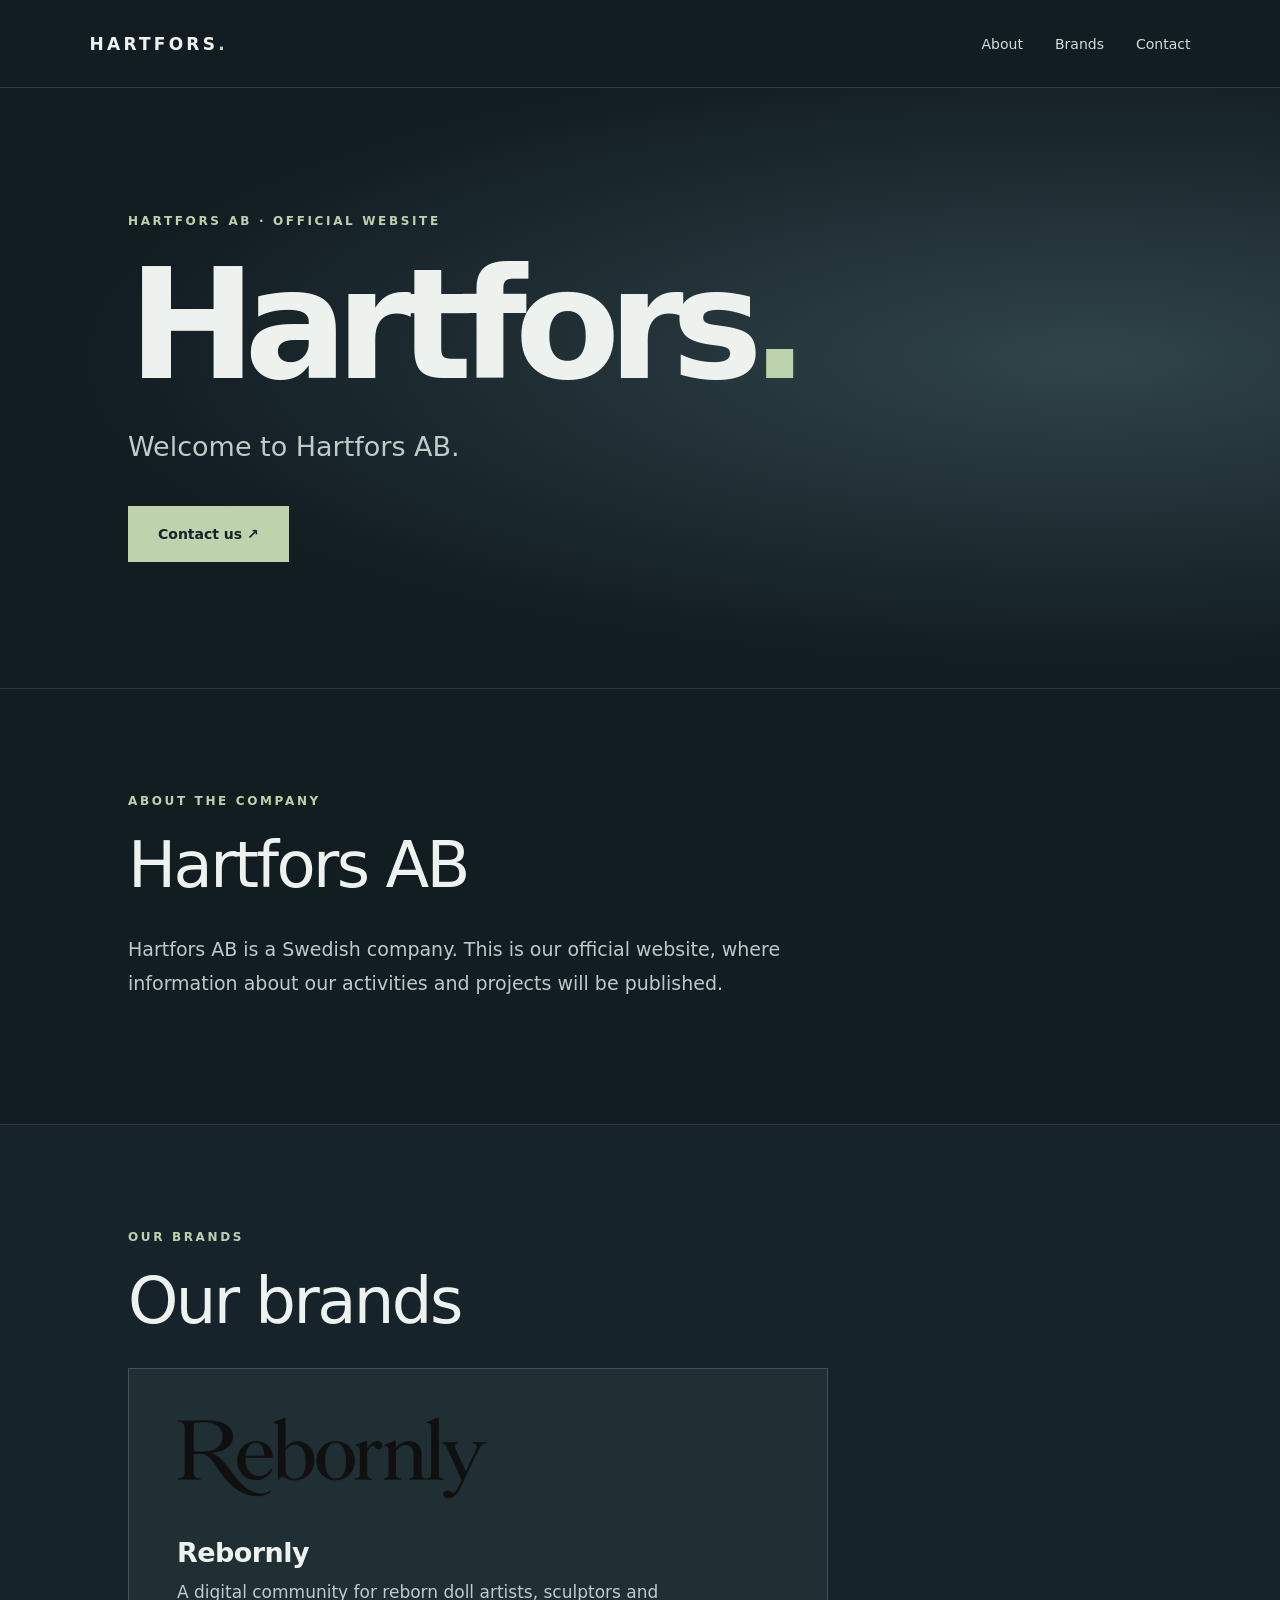
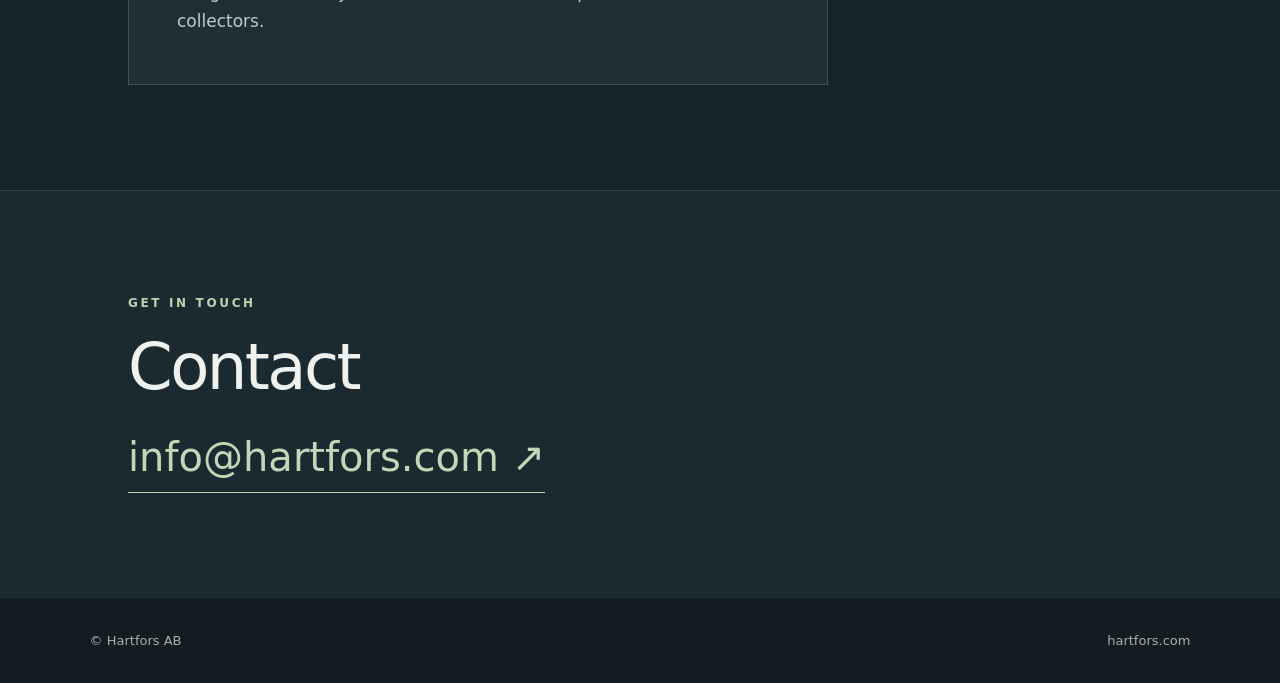
==== index.html @ 6e33882e "Embed official Rebornly wordmark so it loads on Hartfors website" ====
<!doctype html>
<html lang="en">
<head>
<meta charset="utf-8">
<meta name="viewport" content="width=device-width,initial-scale=1">
<meta name="description" content="Hartfors AB — official company website.">
<title>Hartfors AB</title>
<link rel="stylesheet" href="styles.css">
</head>
<body>
<header class="nav"><a class="logo" href="/">HARTFORS<span>.</span></a><nav><a href="#about">About</a><a href="#brands">Brands</a><a href="#contact">Contact</a></nav></header>
<main><section class="hero"><p class="eyebrow">HARTFORS AB · OFFICIAL WEBSITE</p><h1>Hartfors<span>.</span></h1><p class="intro">Welcome to Hartfors AB.</p><a class="cta" href="mailto:info@hartfors.com">Contact us ↗</a></section>
<section class="section" id="about"><p class="eyebrow">ABOUT THE COMPANY</p><h2>Hartfors AB</h2><p>Hartfors AB is a Swedish company. This is our official website, where information about our activities and projects will be published.</p></section>
<section class="section brands" id="brands"><p class="eyebrow">OUR BRANDS</p><h2>Our brands</h2><div class="brand-card"><img class="brand-wordmark" src="[data-uri]" alt="Rebornly" loading="lazy"><h3>Rebornly</h3><p>A digital community for reborn doll artists, sculptors and collectors.</p></div></section>
<section class="section contact" id="contact"><p class="eyebrow">GET IN TOUCH</p><h2>Contact</h2><a class="mail" href="mailto:info@hartfors.com">info@hartfors.com ↗</a></section></main>
<footer><span>© Hartfors AB</span><span>hartfors.com</span></footer>
</body>
</html>
---- styles.css ----
:root{font-family:Inter,ui-sans-serif,system-ui,-apple-system,"Segoe UI",sans-serif;color:#edf2ef;background:#121d22}*{box-sizing:border-box}html{scroll-behavior:smooth}body{margin:0}a{color:inherit;text-decoration:none}a:focus-visible{outline:2px solid #c3d6b7;outline-offset:5px}.nav{min-height:88px;padding:0 clamp(25px,7vw,100px);display:flex;align-items:center;justify-content:space-between;border-bottom:1px solid #ffffff22}.logo{font-weight:800;letter-spacing:.19em;font-size:17px}.logo span,h1 span{color:#bbd2ad}.nav nav{display:flex;gap:32px;color:#d2dddb;font-size:14px}.nav nav a:hover{color:#bbd2ad}.hero{min-height:600px;display:flex;flex-direction:column;align-items:flex-start;justify-content:center;padding:100px clamp(25px,10vw,150px);background:radial-gradient(ellipse at 85% 45%,#30444a 0%,#121d22 65%)}.eyebrow{font-size:12px;letter-spacing:.22em;font-weight:750;color:#bbd2ad;margin:0 0 20px}.hero h1{font-size:clamp(75px,12vw,160px);letter-spacing:-.08em;font-weight:550;line-height:1;margin:0}.intro{font-size:clamp(20px,2.5vw,27px);color:#becbc9;font-weight:300;margin:30px 0 44px}.cta{background:#bed2ae;color:#162129;padding:20px 30px;font-size:14px;font-weight:750}.cta:hover{background:#e0ebd8}.section{padding:105px clamp(25px,10vw,150px);border-top:1px solid #ffffff1b}.section h2{font-size:clamp(38px,5vw,64px);font-weight:500;letter-spacing:-.04em;margin:0 0 30px}.section>p:not(.eyebrow){max-width:690px;font-size:19px;line-height:1.8;color:#bcc9c8}.contact{background:#1b2a30}.mail{display:inline-block;font-size:clamp(23px,4vw,40px);color:#c3d6b7;border-bottom:1px solid #c3d6b7;padding-bottom:12px}footer{padding:35px clamp(25px,7vw,100px);display:flex;justify-content:space-between;color:#a3b1b1;font-size:13px}@media(max-width:650px){.nav{min-height:74px}.nav nav{gap:18px}.hero{min-height:520px}.section{padding-top:75px;padding-bottom:75px}}
.brands{background:#17232a}.brand-card{border:1px solid #ffffff29;background:#202f34;padding:clamp(26px,4vw,48px);max-width:700px}.brand-wordmark{display:block;width:min(100%,310px);height:auto;max-height:130px;object-fit:contain;object-position:left center;margin-bottom:28px}.brand-card h3{font-size:27px;font-weight:550;letter-spacing:-.02em;margin:0 0 10px}.brand-card p{color:#becbc9;font-size:17px;line-height:1.7;max-width:500px;margin:0}@media(max-width:650px){.nav nav{gap:13px;font-size:13px}}
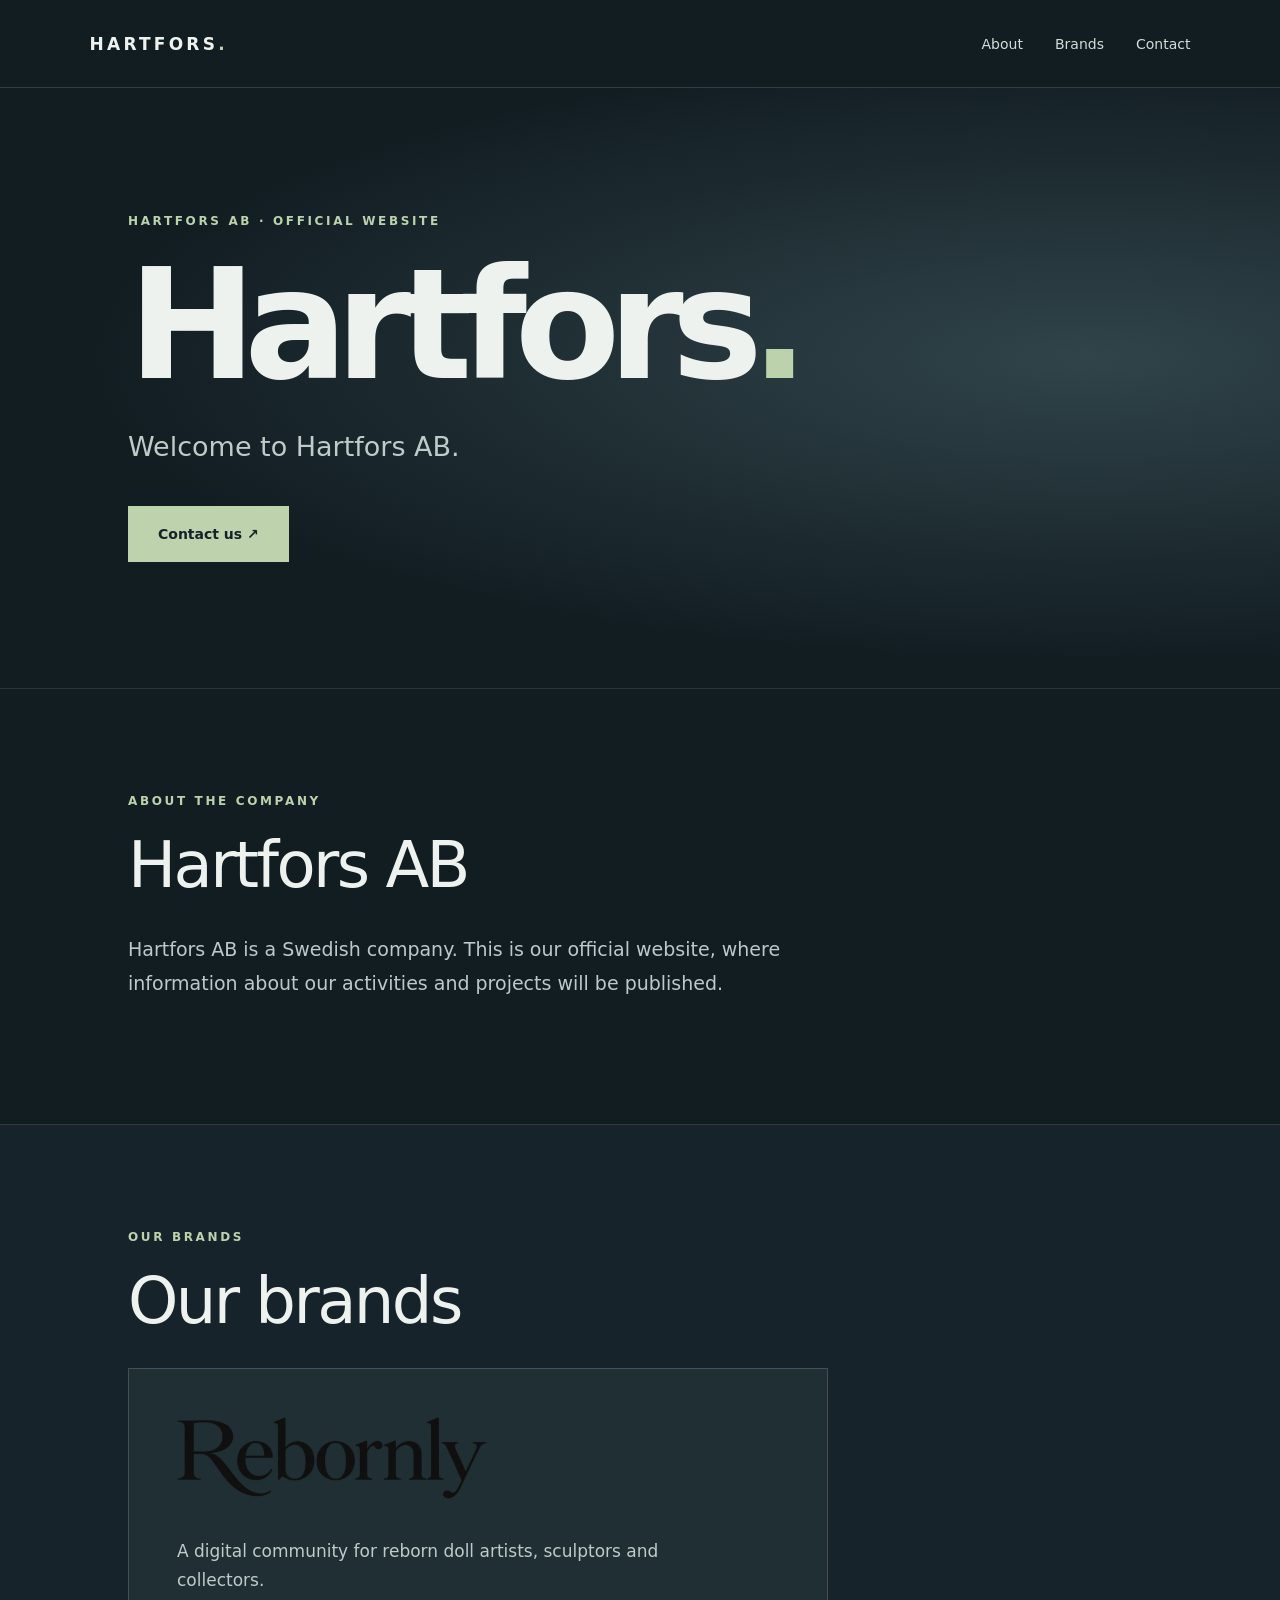
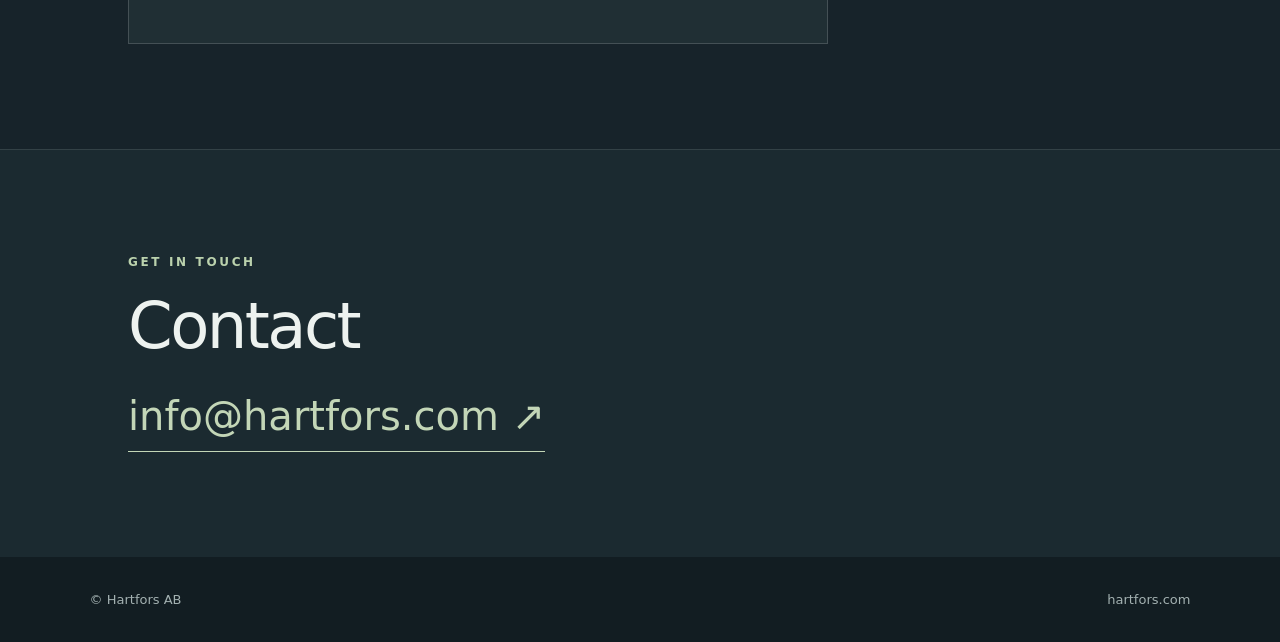
==== commit b3ef4045: "Remove duplicate Rebornly label beneath wordmark" ====
--- a/index.html
+++ b/index.html
@@ -11,7 +11,7 @@
 <header class="nav"><a class="logo" href="/">HARTFORS<span>.</span></a><nav><a href="#about">About</a><a href="#brands">Brands</a><a href="#contact">Contact</a></nav></header>
 <main><section class="hero"><p class="eyebrow">HARTFORS AB · OFFICIAL WEBSITE</p><h1>Hartfors<span>.</span></h1><p class="intro">Welcome to Hartfors AB.</p><a class="cta" href="mailto:info@hartfors.com">Contact us ↗</a></section>
 <section class="section" id="about"><p class="eyebrow">ABOUT THE COMPANY</p><h2>Hartfors AB</h2><p>Hartfors AB is a Swedish company. This is our official website, where information about our activities and projects will be published.</p></section>
-<section class="section brands" id="brands"><p class="eyebrow">OUR BRANDS</p><h2>Our brands</h2><div class="brand-card"><img class="brand-wordmark" src="[data-uri]" alt="Rebornly" loading="lazy"><h3>Rebornly</h3><p>A digital community for reborn doll artists, sculptors and collectors.</p></div></section>
+<section class="section brands" id="brands"><p class="eyebrow">OUR BRANDS</p><h2>Our brands</h2><div class="brand-card"><img class="brand-wordmark" src="[data-uri]" alt="Rebornly" loading="lazy"><p>A digital community for reborn doll artists, sculptors and collectors.</p></div></section>
 <section class="section contact" id="contact"><p class="eyebrow">GET IN TOUCH</p><h2>Contact</h2><a class="mail" href="mailto:info@hartfors.com">info@hartfors.com ↗</a></section></main>
 <footer><span>© Hartfors AB</span><span>hartfors.com</span></footer>
 </body>
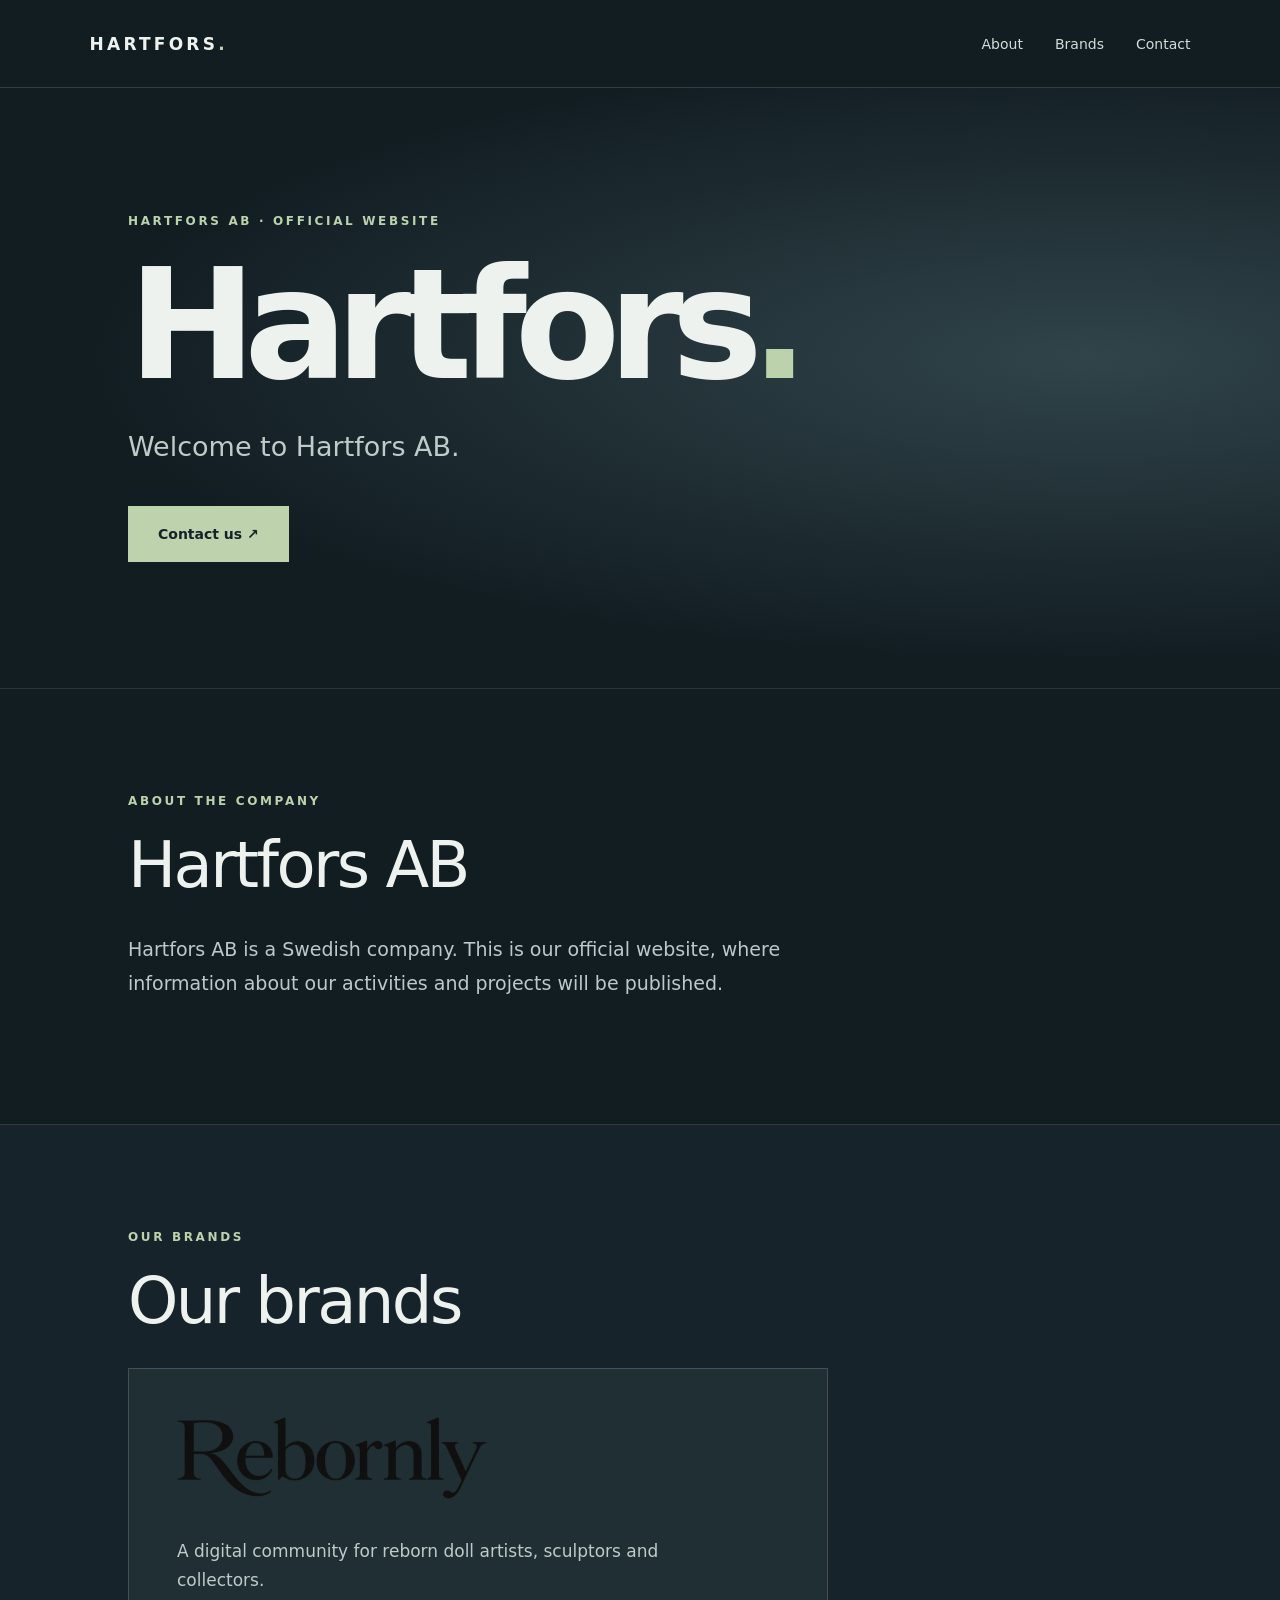
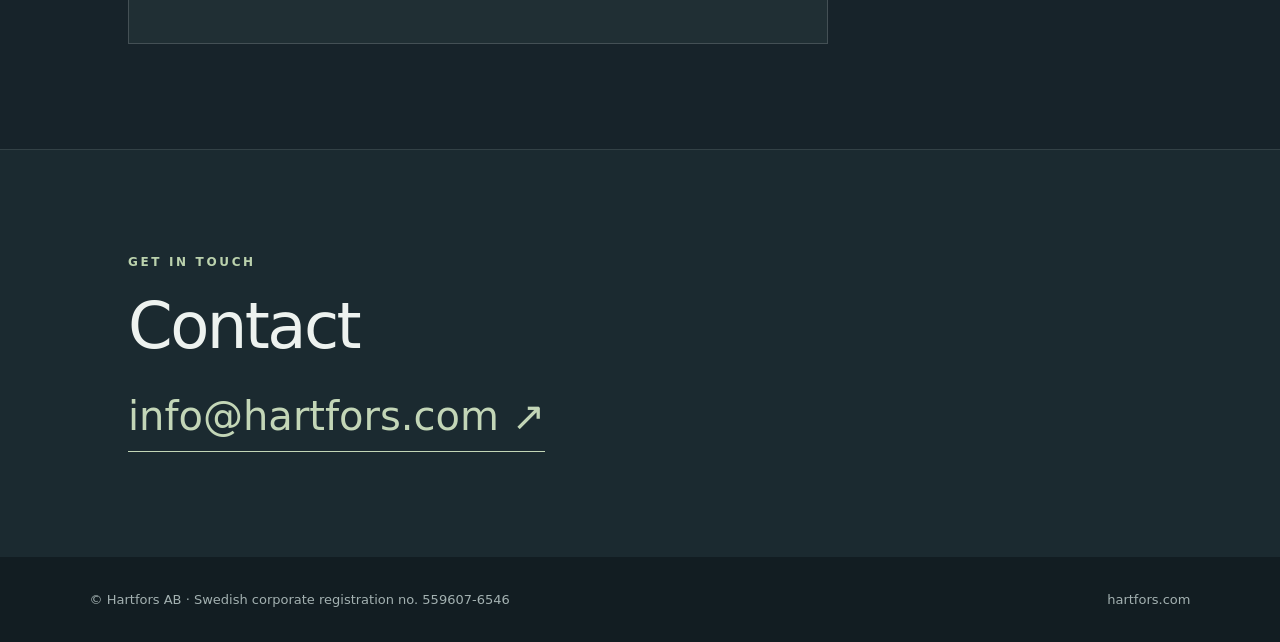
==== commit 18058446: "Add Hartfors AB corporate registration number to website footer" ====
--- a/index.html
+++ b/index.html
@@ -13,6 +13,6 @@
 <section class="section" id="about"><p class="eyebrow">ABOUT THE COMPANY</p><h2>Hartfors AB</h2><p>Hartfors AB is a Swedish company. This is our official website, where information about our activities and projects will be published.</p></section>
 <section class="section brands" id="brands"><p class="eyebrow">OUR BRANDS</p><h2>Our brands</h2><div class="brand-card"><img class="brand-wordmark" src="[data-uri]" alt="Rebornly" loading="lazy"><p>A digital community for reborn doll artists, sculptors and collectors.</p></div></section>
 <section class="section contact" id="contact"><p class="eyebrow">GET IN TOUCH</p><h2>Contact</h2><a class="mail" href="mailto:info@hartfors.com">info@hartfors.com ↗</a></section></main>
-<footer><span>© Hartfors AB</span><span>hartfors.com</span></footer>
+<footer><span>© Hartfors AB · Swedish corporate registration no. 559607-6546</span><span>hartfors.com</span></footer>
 </body>
 </html>
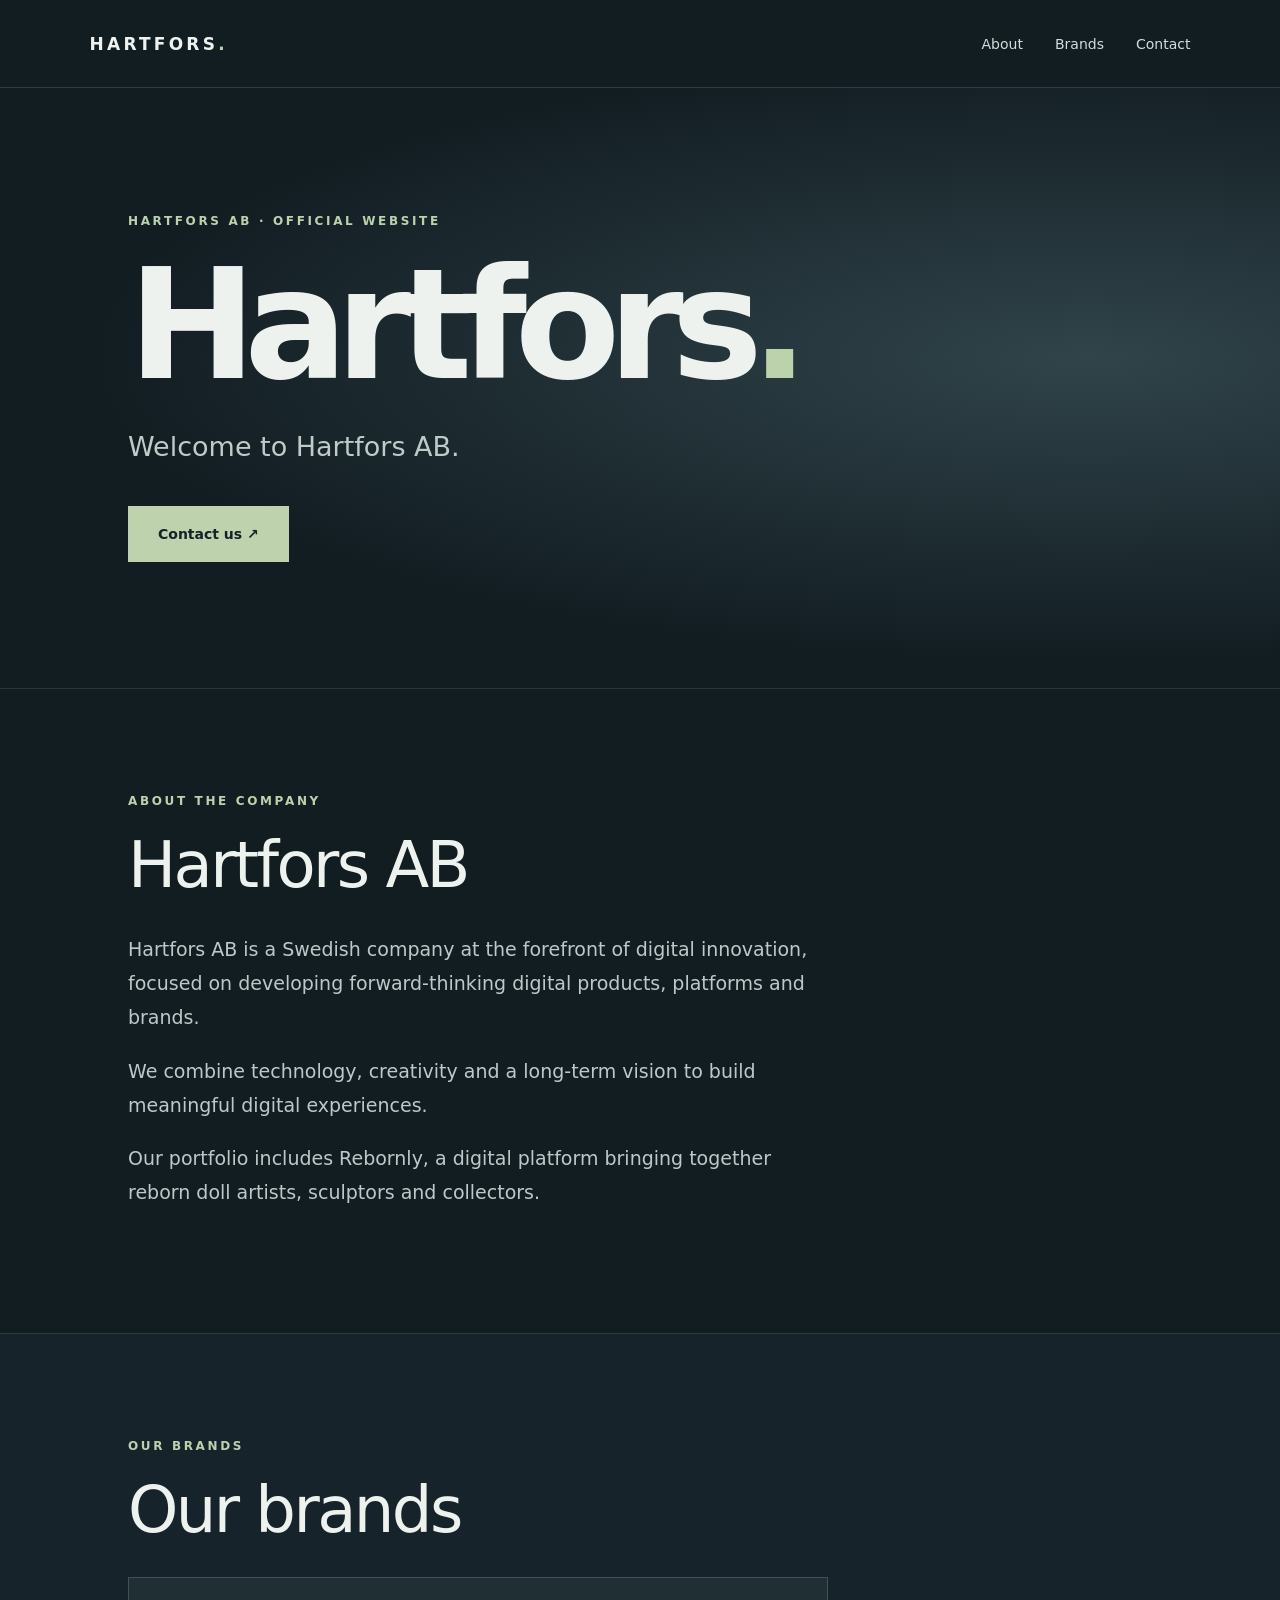
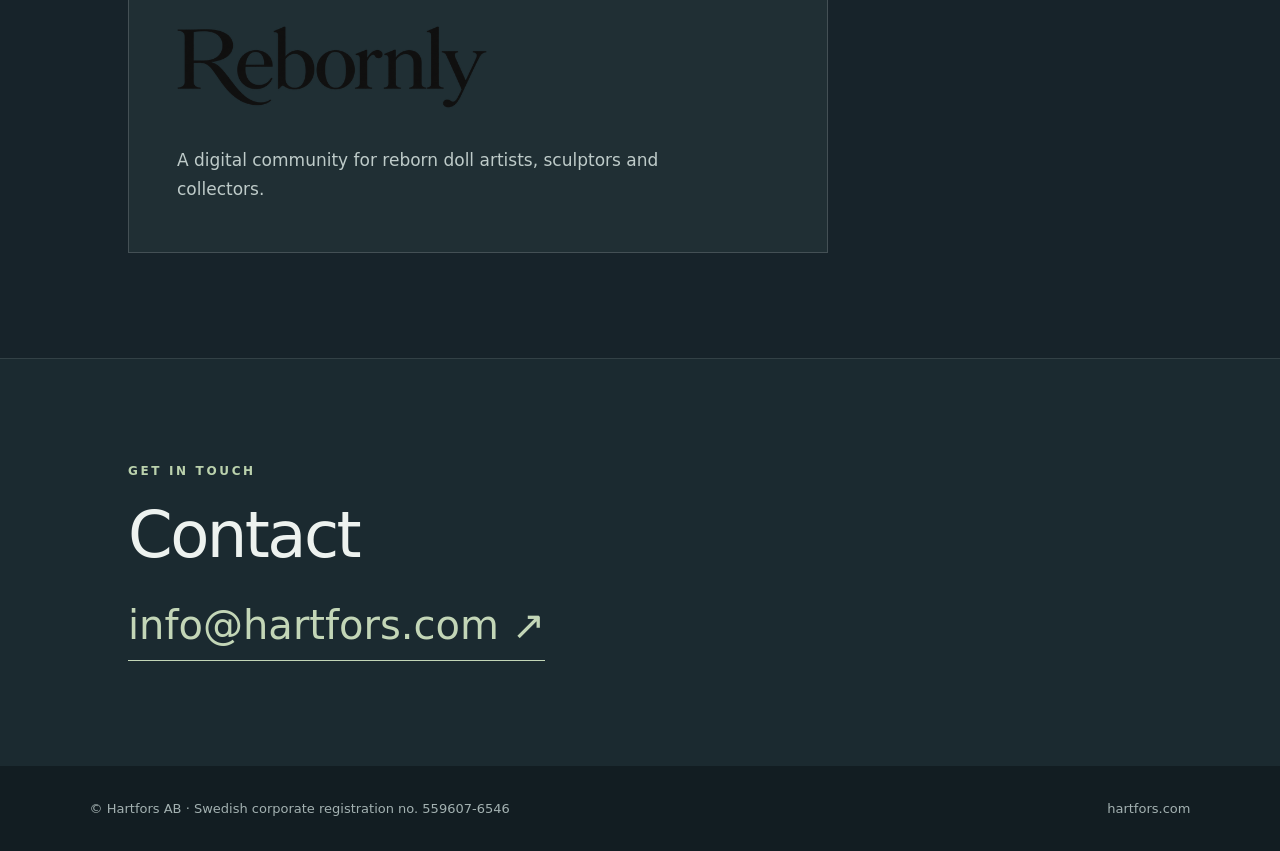
==== commit 9fda385d: "Update Hartfors AB company presentation" ====
--- a/index.html
+++ b/index.html
@@ -10,7 +10,7 @@
 <body>
 <header class="nav"><a class="logo" href="/">HARTFORS<span>.</span></a><nav><a href="#about">About</a><a href="#brands">Brands</a><a href="#contact">Contact</a></nav></header>
 <main><section class="hero"><p class="eyebrow">HARTFORS AB · OFFICIAL WEBSITE</p><h1>Hartfors<span>.</span></h1><p class="intro">Welcome to Hartfors AB.</p><a class="cta" href="mailto:info@hartfors.com">Contact us ↗</a></section>
-<section class="section" id="about"><p class="eyebrow">ABOUT THE COMPANY</p><h2>Hartfors AB</h2><p>Hartfors AB is a Swedish company. This is our official website, where information about our activities and projects will be published.</p></section>
+<section class="section" id="about"><p class="eyebrow">ABOUT THE COMPANY</p><h2>Hartfors AB</h2><p>Hartfors AB is a Swedish company at the forefront of digital innovation, focused on developing forward-thinking digital products, platforms and brands.</p><p>We combine technology, creativity and a long-term vision to build meaningful digital experiences.</p><p>Our portfolio includes Rebornly, a digital platform bringing together reborn doll artists, sculptors and collectors.</p></section>
 <section class="section brands" id="brands"><p class="eyebrow">OUR BRANDS</p><h2>Our brands</h2><div class="brand-card"><img class="brand-wordmark" src="[data-uri]" alt="Rebornly" loading="lazy"><p>A digital community for reborn doll artists, sculptors and collectors.</p></div></section>
 <section class="section contact" id="contact"><p class="eyebrow">GET IN TOUCH</p><h2>Contact</h2><a class="mail" href="mailto:info@hartfors.com">info@hartfors.com ↗</a></section></main>
 <footer><span>© Hartfors AB · Swedish corporate registration no. 559607-6546</span><span>hartfors.com</span></footer>
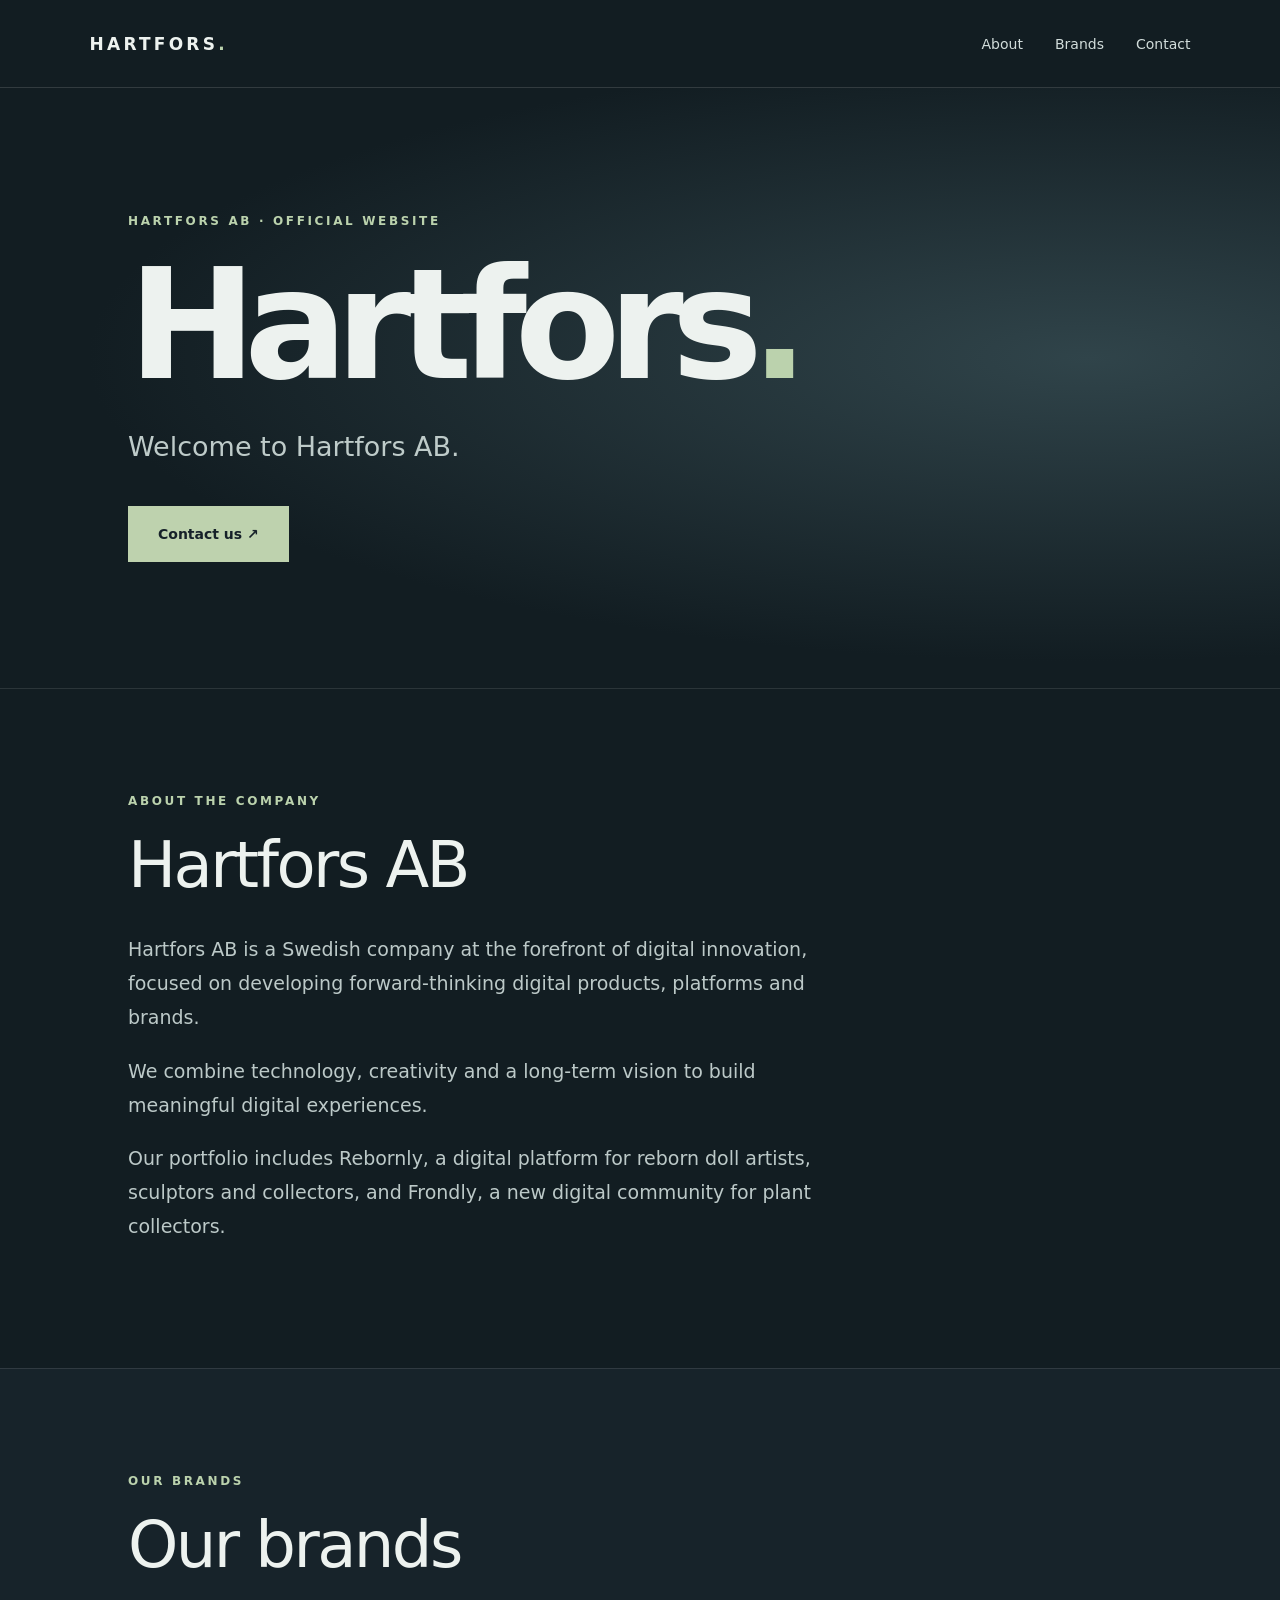
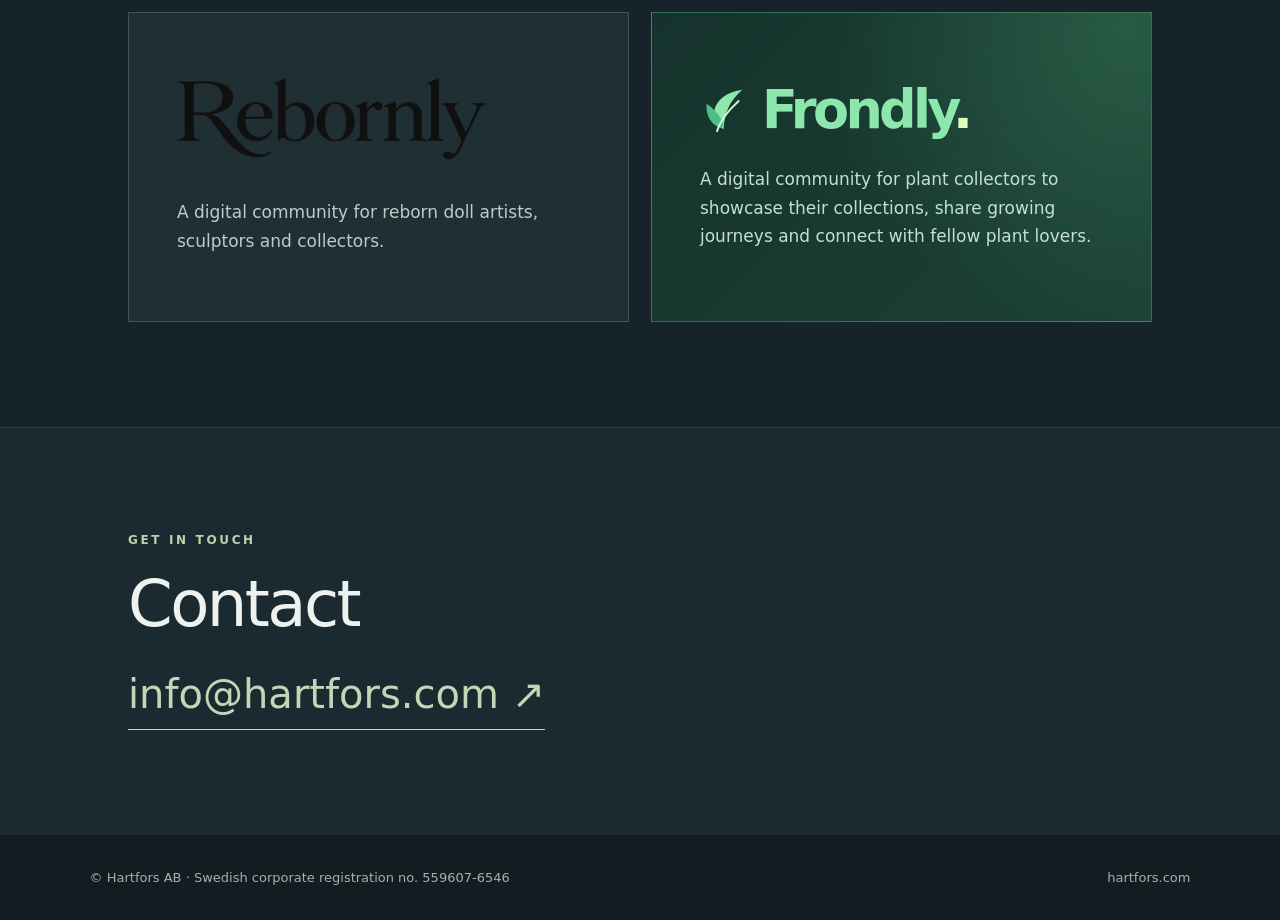
==== commit 00c2ac97: "Add Frondly plant collector brand to Hartfors website" ====
--- a/index.html
+++ b/index.html
@@ -10,8 +10,16 @@
 <body>
 <header class="nav"><a class="logo" href="/">HARTFORS<span>.</span></a><nav><a href="#about">About</a><a href="#brands">Brands</a><a href="#contact">Contact</a></nav></header>
 <main><section class="hero"><p class="eyebrow">HARTFORS AB · OFFICIAL WEBSITE</p><h1>Hartfors<span>.</span></h1><p class="intro">Welcome to Hartfors AB.</p><a class="cta" href="mailto:info@hartfors.com">Contact us ↗</a></section>
-<section class="section" id="about"><p class="eyebrow">ABOUT THE COMPANY</p><h2>Hartfors AB</h2><p>Hartfors AB is a Swedish company at the forefront of digital innovation, focused on developing forward-thinking digital products, platforms and brands.</p><p>We combine technology, creativity and a long-term vision to build meaningful digital experiences.</p><p>Our portfolio includes Rebornly, a digital platform bringing together reborn doll artists, sculptors and collectors.</p></section>
-<section class="section brands" id="brands"><p class="eyebrow">OUR BRANDS</p><h2>Our brands</h2><div class="brand-card"><img class="brand-wordmark" src="[data-uri]" alt="Rebornly" loading="lazy"><p>A digital community for reborn doll artists, sculptors and collectors.</p></div></section>
+<section class="section" id="about"><p class="eyebrow">ABOUT THE COMPANY</p><h2>Hartfors AB</h2><p>Hartfors AB is a Swedish company at the forefront of digital innovation, focused on developing forward-thinking digital products, platforms and brands.</p><p>We combine technology, creativity and a long-term vision to build meaningful digital experiences.</p><p>Our portfolio includes Rebornly, a digital platform for reborn doll artists, sculptors and collectors, and Frondly, a new digital community for plant collectors.</p></section>
+<section class="section brands" id="brands"><p class="eyebrow">OUR BRANDS</p><h2>Our brands</h2><div class="brand-grid"><div class="brand-card"><img class="brand-wordmark" src="[data-uri]" alt="Rebornly" loading="lazy"><p>A digital community for reborn doll artists, sculptors and collectors.</p></div>
+<div class="brand-card brand-card--frondly">
+<div class="frondly-wordmark">
+<svg viewBox="0 0 52 56" fill="none" aria-hidden="true" focusable="false"><path d="M25 49c1-18 7-31 20-42-15 2-29 10-30 25-1 8 3 13 10 17Z" fill="#8BE7AC"/><path d="M23 48C12 45 6 35 7 22c6 4 14 11 18 22" fill="#4ABF87"/><path d="M18 51c3-10 11-21 23-32" stroke="#D2F9D8" stroke-width="2" stroke-linecap="round"/></svg>
+<span>Frondly<span class="frondly-dot">.</span></span>
+</div>
+<p>A digital community for plant collectors to showcase their collections, share growing journeys and connect with fellow plant lovers.</p>
+</div>
+</div></section>
 <section class="section contact" id="contact"><p class="eyebrow">GET IN TOUCH</p><h2>Contact</h2><a class="mail" href="mailto:info@hartfors.com">info@hartfors.com ↗</a></section></main>
 <footer><span>© Hartfors AB · Swedish corporate registration no. 559607-6546</span><span>hartfors.com</span></footer>
 </body>
--- a/styles.css
+++ b/styles.css
@@ -1,2 +1,12 @@
 :root{font-family:Inter,ui-sans-serif,system-ui,-apple-system,"Segoe UI",sans-serif;color:#edf2ef;background:#121d22}*{box-sizing:border-box}html{scroll-behavior:smooth}body{margin:0}a{color:inherit;text-decoration:none}a:focus-visible{outline:2px solid #c3d6b7;outline-offset:5px}.nav{min-height:88px;padding:0 clamp(25px,7vw,100px);display:flex;align-items:center;justify-content:space-between;border-bottom:1px solid #ffffff22}.logo{font-weight:800;letter-spacing:.19em;font-size:17px}.logo span,h1 span{color:#bbd2ad}.nav nav{display:flex;gap:32px;color:#d2dddb;font-size:14px}.nav nav a:hover{color:#bbd2ad}.hero{min-height:600px;display:flex;flex-direction:column;align-items:flex-start;justify-content:center;padding:100px clamp(25px,10vw,150px);background:radial-gradient(ellipse at 85% 45%,#30444a 0%,#121d22 65%)}.eyebrow{font-size:12px;letter-spacing:.22em;font-weight:750;color:#bbd2ad;margin:0 0 20px}.hero h1{font-size:clamp(75px,12vw,160px);letter-spacing:-.08em;font-weight:550;line-height:1;margin:0}.intro{font-size:clamp(20px,2.5vw,27px);color:#becbc9;font-weight:300;margin:30px 0 44px}.cta{background:#bed2ae;color:#162129;padding:20px 30px;font-size:14px;font-weight:750}.cta:hover{background:#e0ebd8}.section{padding:105px clamp(25px,10vw,150px);border-top:1px solid #ffffff1b}.section h2{font-size:clamp(38px,5vw,64px);font-weight:500;letter-spacing:-.04em;margin:0 0 30px}.section>p:not(.eyebrow){max-width:690px;font-size:19px;line-height:1.8;color:#bcc9c8}.contact{background:#1b2a30}.mail{display:inline-block;font-size:clamp(23px,4vw,40px);color:#c3d6b7;border-bottom:1px solid #c3d6b7;padding-bottom:12px}footer{padding:35px clamp(25px,7vw,100px);display:flex;justify-content:space-between;color:#a3b1b1;font-size:13px}@media(max-width:650px){.nav{min-height:74px}.nav nav{gap:18px}.hero{min-height:520px}.section{padding-top:75px;padding-bottom:75px}}
 .brands{background:#17232a}.brand-card{border:1px solid #ffffff29;background:#202f34;padding:clamp(26px,4vw,48px);max-width:700px}.brand-wordmark{display:block;width:min(100%,310px);height:auto;max-height:130px;object-fit:contain;object-position:left center;margin-bottom:28px}.brand-card h3{font-size:27px;font-weight:550;letter-spacing:-.02em;margin:0 0 10px}.brand-card p{color:#becbc9;font-size:17px;line-height:1.7;max-width:500px;margin:0}@media(max-width:650px){.nav nav{gap:13px;font-size:13px}}
+
+/* Brand portfolio */
+.brand-grid{display:grid;grid-template-columns:repeat(2,minmax(0,1fr));gap:22px;max-width:1120px}
+.brand-grid .brand-card{max-width:none;min-height:310px;display:flex;flex-direction:column;justify-content:center}
+.brand-card--frondly{border-color:#68c99566;background:radial-gradient(circle at 95% 5%,#69e39c30,transparent 55%),linear-gradient(135deg,#15332c 0%,#1c4135 100%)}
+.frondly-wordmark{display:flex;align-items:center;gap:13px;color:#8be7ac;font-family:ui-rounded,"Arial Rounded MT Bold",Inter,ui-sans-serif,system-ui,sans-serif;font-size:clamp(38px,4.1vw,55px);font-weight:750;letter-spacing:-.07em;line-height:1.05;margin-bottom:28px}
+.frondly-wordmark svg{width:49px;height:53px;flex:none}
+.frondly-dot{color:#ddffbd}
+.brand-card--frondly p{color:#c6dfd2}
+@media(max-width:760px){.brand-grid{grid-template-columns:1fr}.brand-grid .brand-card{min-height:0}}
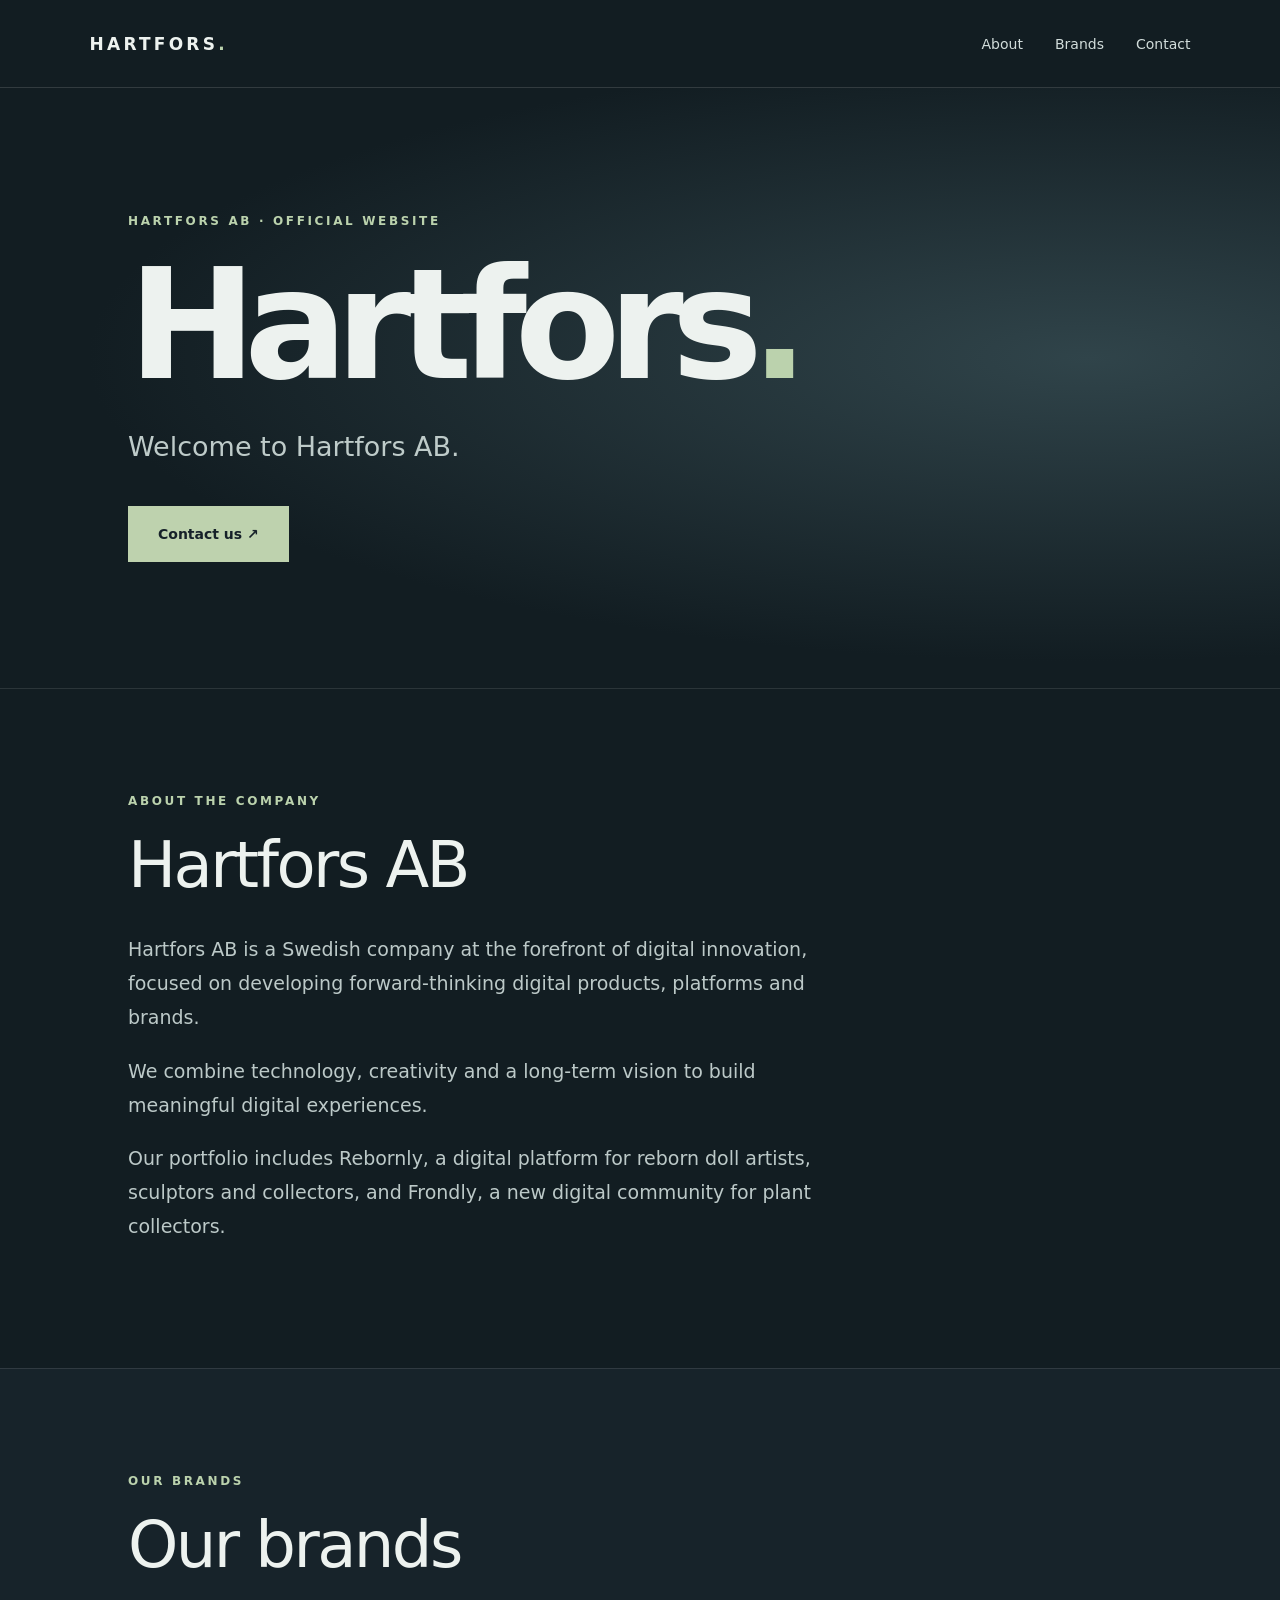
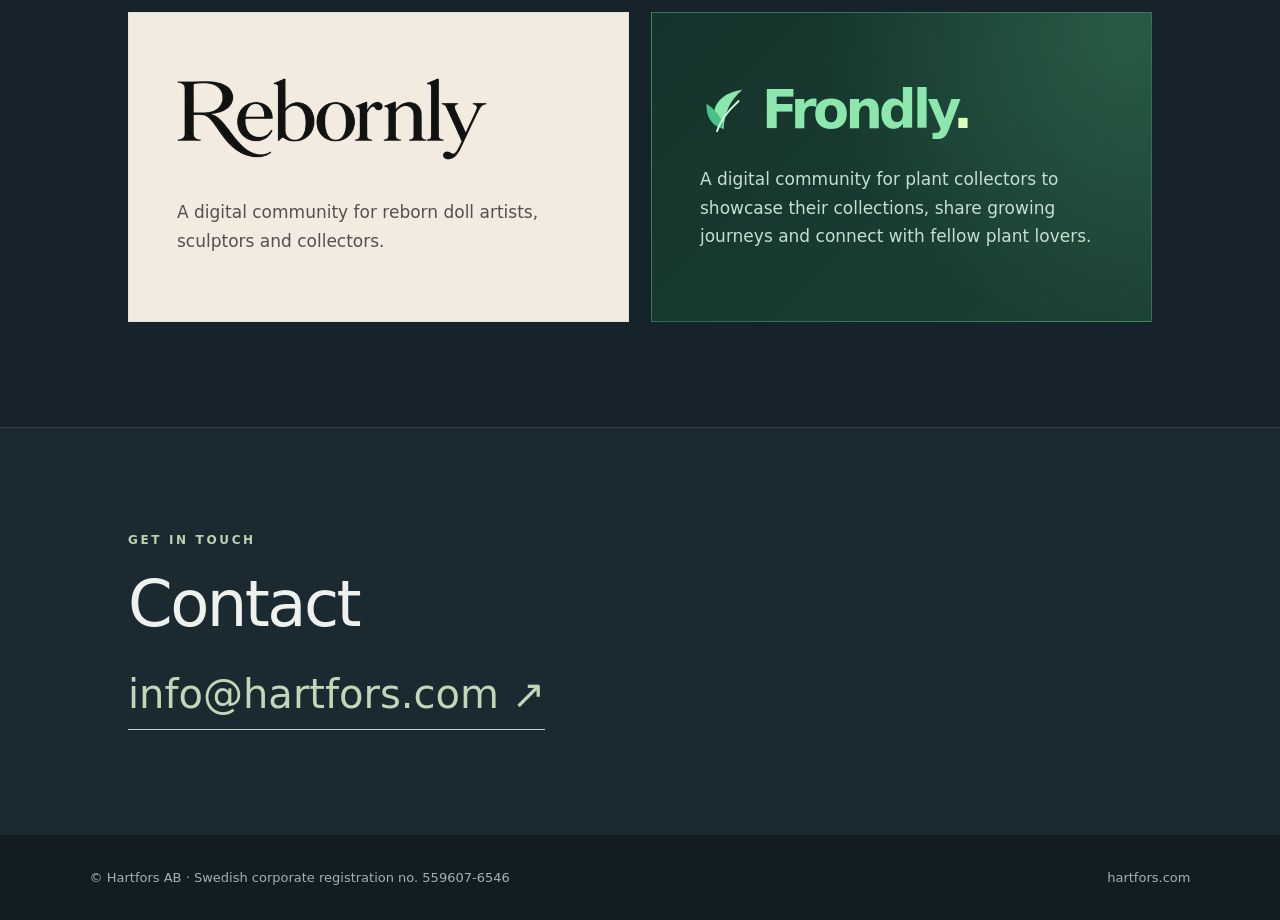
==== commit 110e272d: "Use Rebornly's light brown app color for its brand card" ====
--- a/index.html
+++ b/index.html
@@ -11,7 +11,7 @@
 <header class="nav"><a class="logo" href="/">HARTFORS<span>.</span></a><nav><a href="#about">About</a><a href="#brands">Brands</a><a href="#contact">Contact</a></nav></header>
 <main><section class="hero"><p class="eyebrow">HARTFORS AB · OFFICIAL WEBSITE</p><h1>Hartfors<span>.</span></h1><p class="intro">Welcome to Hartfors AB.</p><a class="cta" href="mailto:info@hartfors.com">Contact us ↗</a></section>
 <section class="section" id="about"><p class="eyebrow">ABOUT THE COMPANY</p><h2>Hartfors AB</h2><p>Hartfors AB is a Swedish company at the forefront of digital innovation, focused on developing forward-thinking digital products, platforms and brands.</p><p>We combine technology, creativity and a long-term vision to build meaningful digital experiences.</p><p>Our portfolio includes Rebornly, a digital platform for reborn doll artists, sculptors and collectors, and Frondly, a new digital community for plant collectors.</p></section>
-<section class="section brands" id="brands"><p class="eyebrow">OUR BRANDS</p><h2>Our brands</h2><div class="brand-grid"><div class="brand-card"><img class="brand-wordmark" src="[data-uri]" alt="Rebornly" loading="lazy"><p>A digital community for reborn doll artists, sculptors and collectors.</p></div>
+<section class="section brands" id="brands"><p class="eyebrow">OUR BRANDS</p><h2>Our brands</h2><div class="brand-grid"><div class="brand-card brand-card--rebornly"><img class="brand-wordmark" src="[data-uri]" alt="Rebornly" loading="lazy"><p>A digital community for reborn doll artists, sculptors and collectors.</p></div>
 <div class="brand-card brand-card--frondly">
 <div class="frondly-wordmark">
 <svg viewBox="0 0 52 56" fill="none" aria-hidden="true" focusable="false"><path d="M25 49c1-18 7-31 20-42-15 2-29 10-30 25-1 8 3 13 10 17Z" fill="#8BE7AC"/><path d="M23 48C12 45 6 35 7 22c6 4 14 11 18 22" fill="#4ABF87"/><path d="M18 51c3-10 11-21 23-32" stroke="#D2F9D8" stroke-width="2" stroke-linecap="round"/></svg>
--- a/styles.css
+++ b/styles.css
@@ -4,6 +4,8 @@
 /* Brand portfolio */
 .brand-grid{display:grid;grid-template-columns:repeat(2,minmax(0,1fr));gap:22px;max-width:1120px}
 .brand-grid .brand-card{max-width:none;min-height:310px;display:flex;flex-direction:column;justify-content:center}
+.brand-card--rebornly{background:#f3eae0;border-color:#e6dfd7}
+.brand-card--rebornly p{color:#53504e}
 .brand-card--frondly{border-color:#68c99566;background:radial-gradient(circle at 95% 5%,#69e39c30,transparent 55%),linear-gradient(135deg,#15332c 0%,#1c4135 100%)}
 .frondly-wordmark{display:flex;align-items:center;gap:13px;color:#8be7ac;font-family:ui-rounded,"Arial Rounded MT Bold",Inter,ui-sans-serif,system-ui,sans-serif;font-size:clamp(38px,4.1vw,55px);font-weight:750;letter-spacing:-.07em;line-height:1.05;margin-bottom:28px}
 .frondly-wordmark svg{width:49px;height:53px;flex:none}
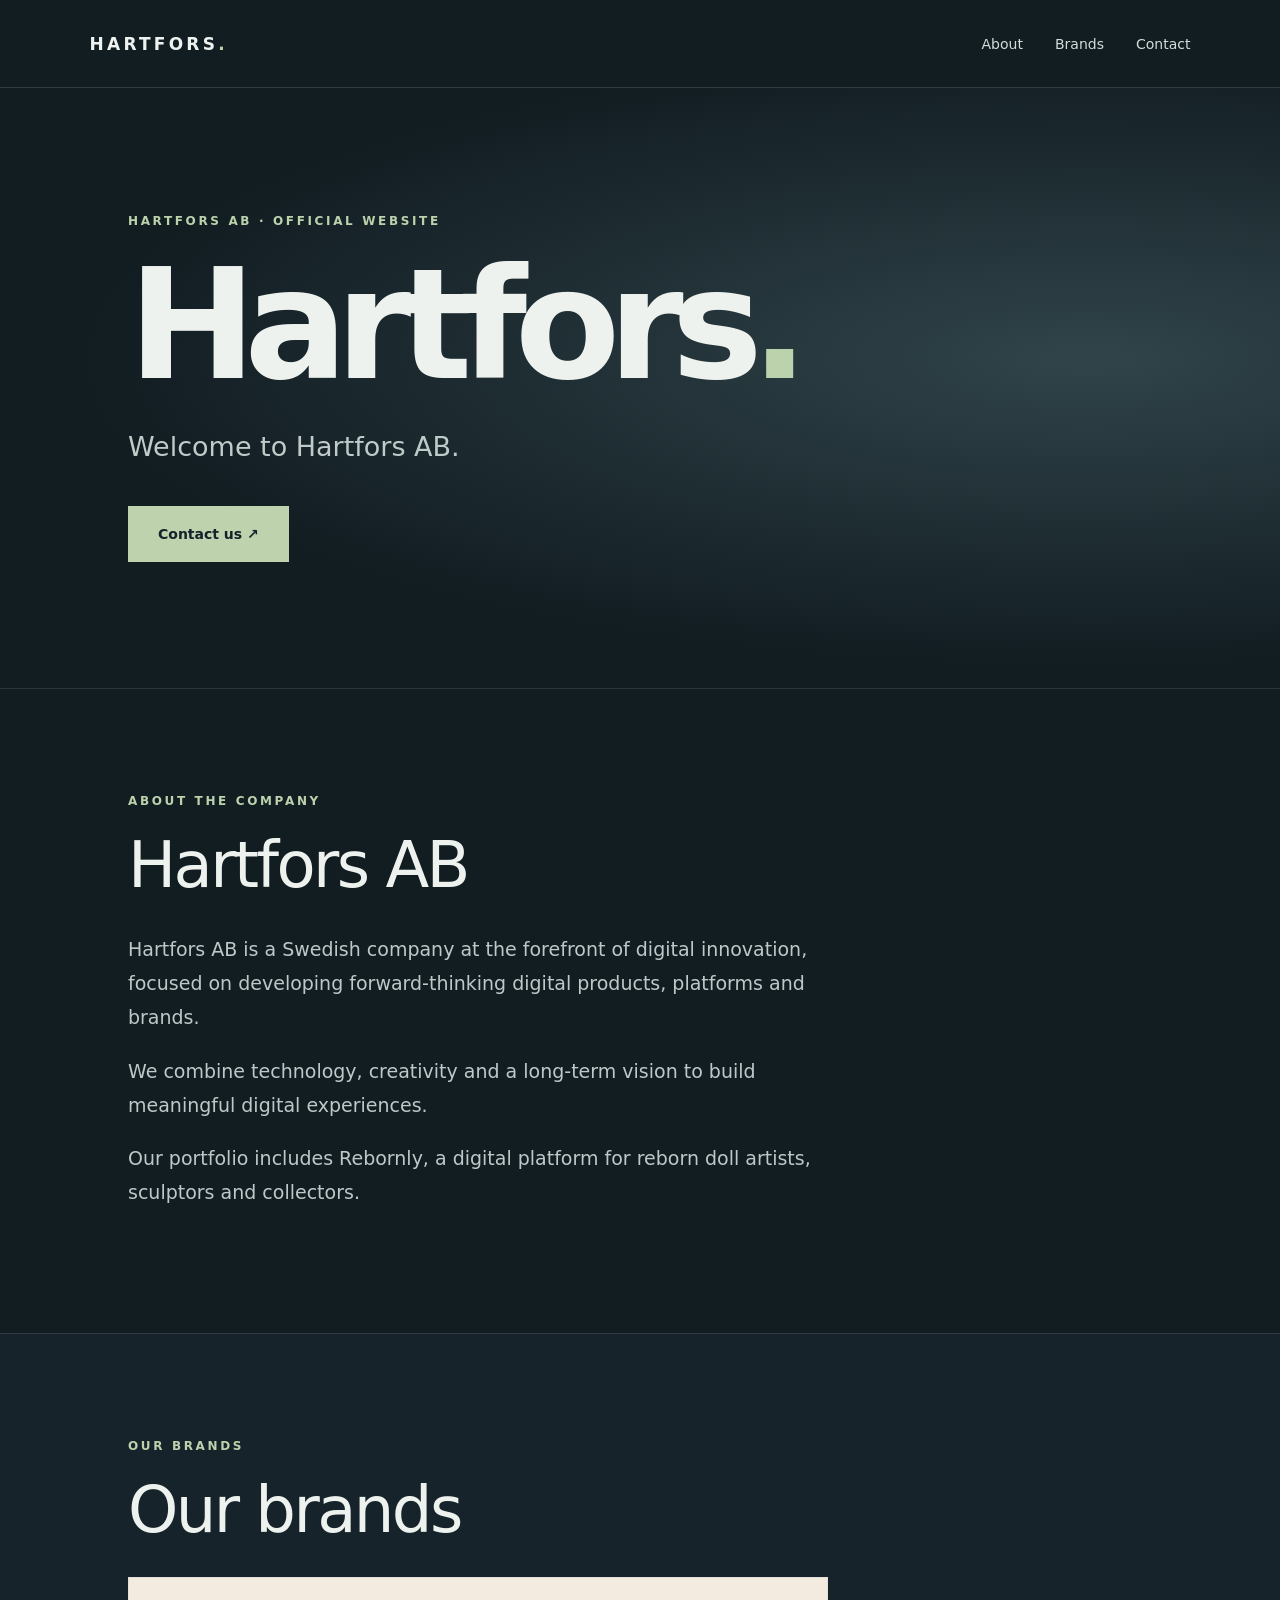
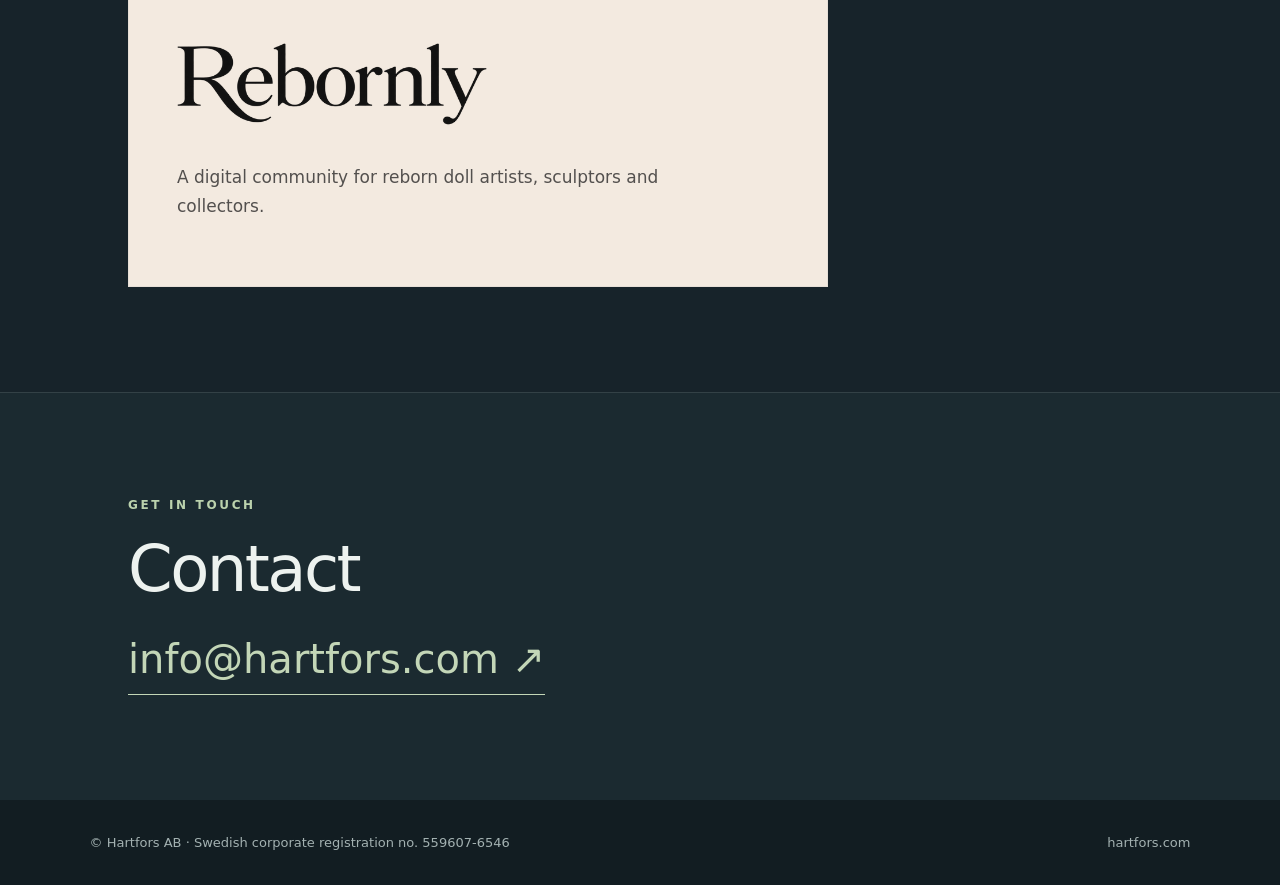
==== commit fb69d0df: "Hide Frondly brand card until launch while preserving its design" ====
--- a/index.html
+++ b/index.html
@@ -10,9 +10,10 @@
 <body>
 <header class="nav"><a class="logo" href="/">HARTFORS<span>.</span></a><nav><a href="#about">About</a><a href="#brands">Brands</a><a href="#contact">Contact</a></nav></header>
 <main><section class="hero"><p class="eyebrow">HARTFORS AB · OFFICIAL WEBSITE</p><h1>Hartfors<span>.</span></h1><p class="intro">Welcome to Hartfors AB.</p><a class="cta" href="mailto:info@hartfors.com">Contact us ↗</a></section>
-<section class="section" id="about"><p class="eyebrow">ABOUT THE COMPANY</p><h2>Hartfors AB</h2><p>Hartfors AB is a Swedish company at the forefront of digital innovation, focused on developing forward-thinking digital products, platforms and brands.</p><p>We combine technology, creativity and a long-term vision to build meaningful digital experiences.</p><p>Our portfolio includes Rebornly, a digital platform for reborn doll artists, sculptors and collectors, and Frondly, a new digital community for plant collectors.</p></section>
-<section class="section brands" id="brands"><p class="eyebrow">OUR BRANDS</p><h2>Our brands</h2><div class="brand-grid"><div class="brand-card brand-card--rebornly"><img class="brand-wordmark" src="[data-uri]" alt="Rebornly" loading="lazy"><p>A digital community for reborn doll artists, sculptors and collectors.</p></div>
-<div class="brand-card brand-card--frondly">
+<section class="section" id="about"><p class="eyebrow">ABOUT THE COMPANY</p><h2>Hartfors AB</h2><p>Hartfors AB is a Swedish company at the forefront of digital innovation, focused on developing forward-thinking digital products, platforms and brands.</p><p>We combine technology, creativity and a long-term vision to build meaningful digital experiences.</p><p>Our portfolio includes Rebornly, a digital platform for reborn doll artists, sculptors and collectors.</p></section>
+<section class="section brands" id="brands"><p class="eyebrow">OUR BRANDS</p><h2>Our brands</h2><div class="brand-grid brand-grid--single"><div class="brand-card brand-card--rebornly"><img class="brand-wordmark" src="[data-uri]" alt="Rebornly" loading="lazy"><p>A digital community for reborn doll artists, sculptors and collectors.</p></div>
+<!-- Frondly is reserved for a later launch. Remove hidden and brand-grid--single to show it. -->
+<div class="brand-card brand-card--frondly" hidden>
 <div class="frondly-wordmark">
 <svg viewBox="0 0 52 56" fill="none" aria-hidden="true" focusable="false"><path d="M25 49c1-18 7-31 20-42-15 2-29 10-30 25-1 8 3 13 10 17Z" fill="#8BE7AC"/><path d="M23 48C12 45 6 35 7 22c6 4 14 11 18 22" fill="#4ABF87"/><path d="M18 51c3-10 11-21 23-32" stroke="#D2F9D8" stroke-width="2" stroke-linecap="round"/></svg>
 <span>Frondly<span class="frondly-dot">.</span></span>
--- a/styles.css
+++ b/styles.css
@@ -3,7 +3,9 @@
 
 /* Brand portfolio */
 .brand-grid{display:grid;grid-template-columns:repeat(2,minmax(0,1fr));gap:22px;max-width:1120px}
+.brand-grid--single{grid-template-columns:minmax(0,700px)}
 .brand-grid .brand-card{max-width:none;min-height:310px;display:flex;flex-direction:column;justify-content:center}
+.brand-grid .brand-card[hidden]{display:none}
 .brand-card--rebornly{background:#f3eae0;border-color:#e6dfd7}
 .brand-card--rebornly p{color:#53504e}
 .brand-card--frondly{border-color:#68c99566;background:radial-gradient(circle at 95% 5%,#69e39c30,transparent 55%),linear-gradient(135deg,#15332c 0%,#1c4135 100%)}
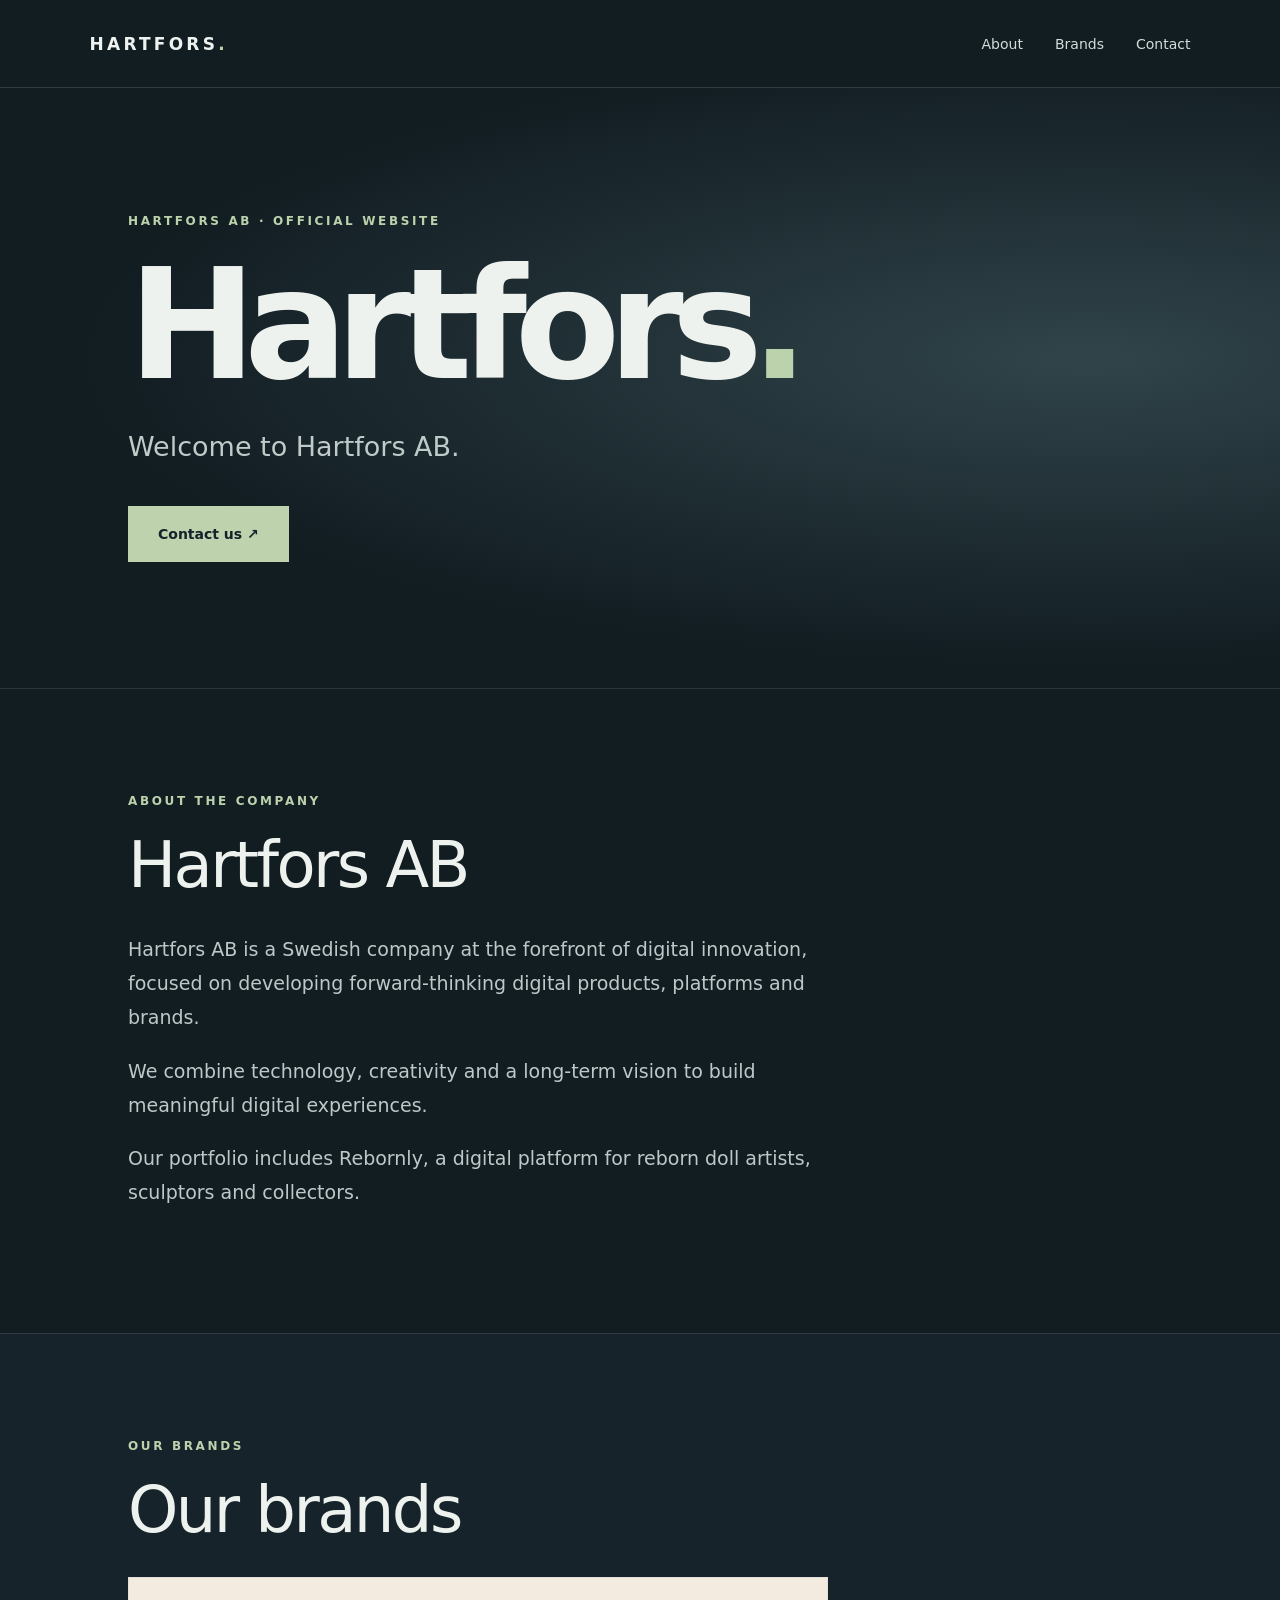
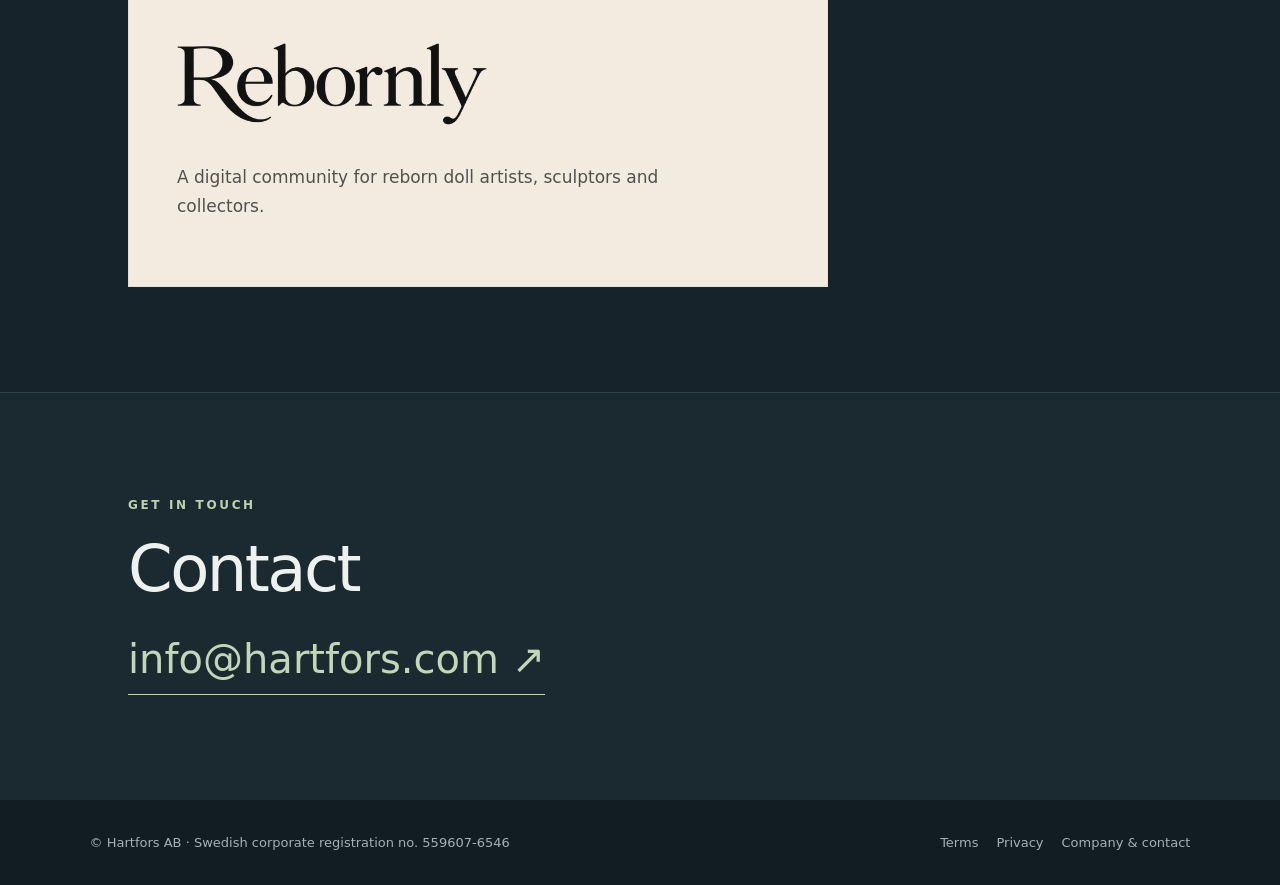
==== commit 367059fa: "Link company terms privacy and contact from Hartfors footer" ====
--- a/index.html
+++ b/index.html
@@ -22,6 +22,6 @@
 </div>
 </div></section>
 <section class="section contact" id="contact"><p class="eyebrow">GET IN TOUCH</p><h2>Contact</h2><a class="mail" href="mailto:info@hartfors.com">info@hartfors.com ↗</a></section></main>
-<footer><span>© Hartfors AB · Swedish corporate registration no. 559607-6546</span><span>hartfors.com</span></footer>
+<footer><span>© Hartfors AB · Swedish corporate registration no. 559607-6546</span><nav aria-label="Legal and company information" style="display:flex;flex-wrap:wrap;gap:18px"><a href="/terms/">Terms</a><a href="/privacy/">Privacy</a><a href="/contact/">Company &amp; contact</a></nav></footer>
 </body>
 </html>
